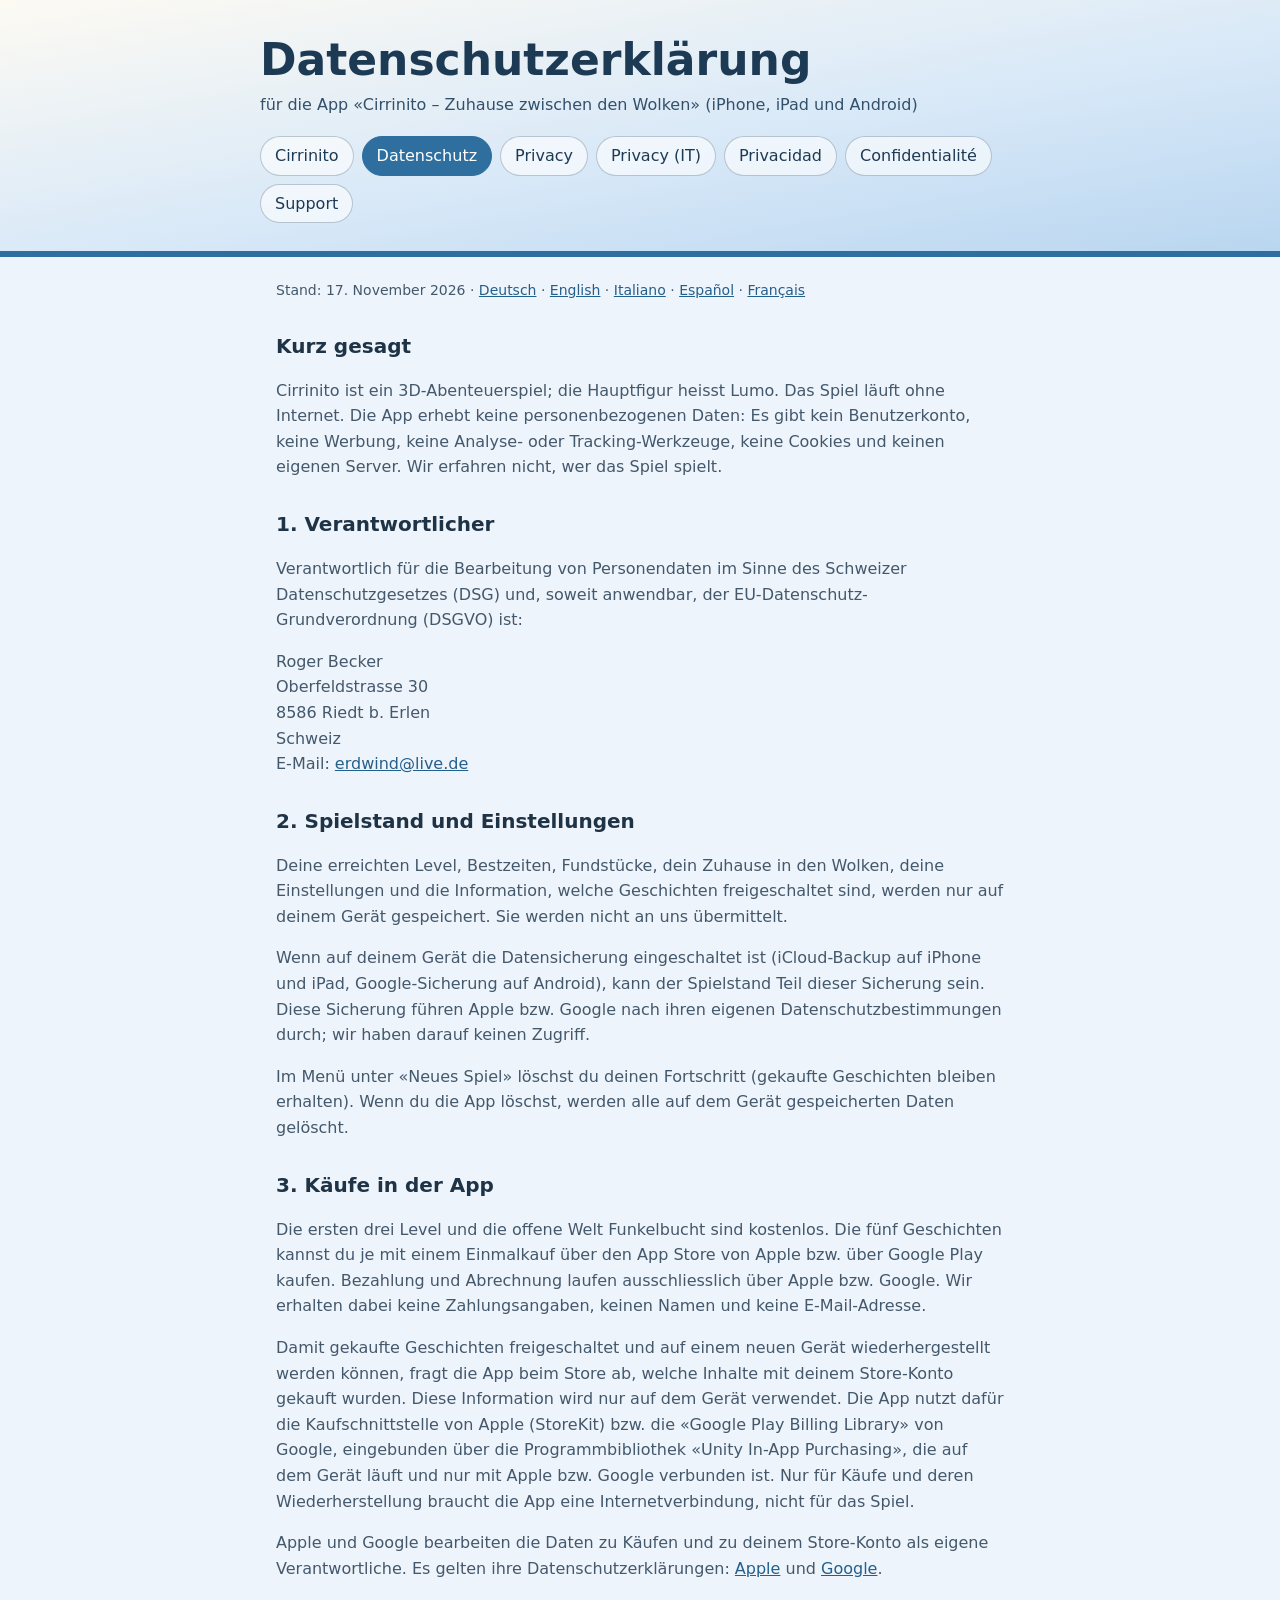
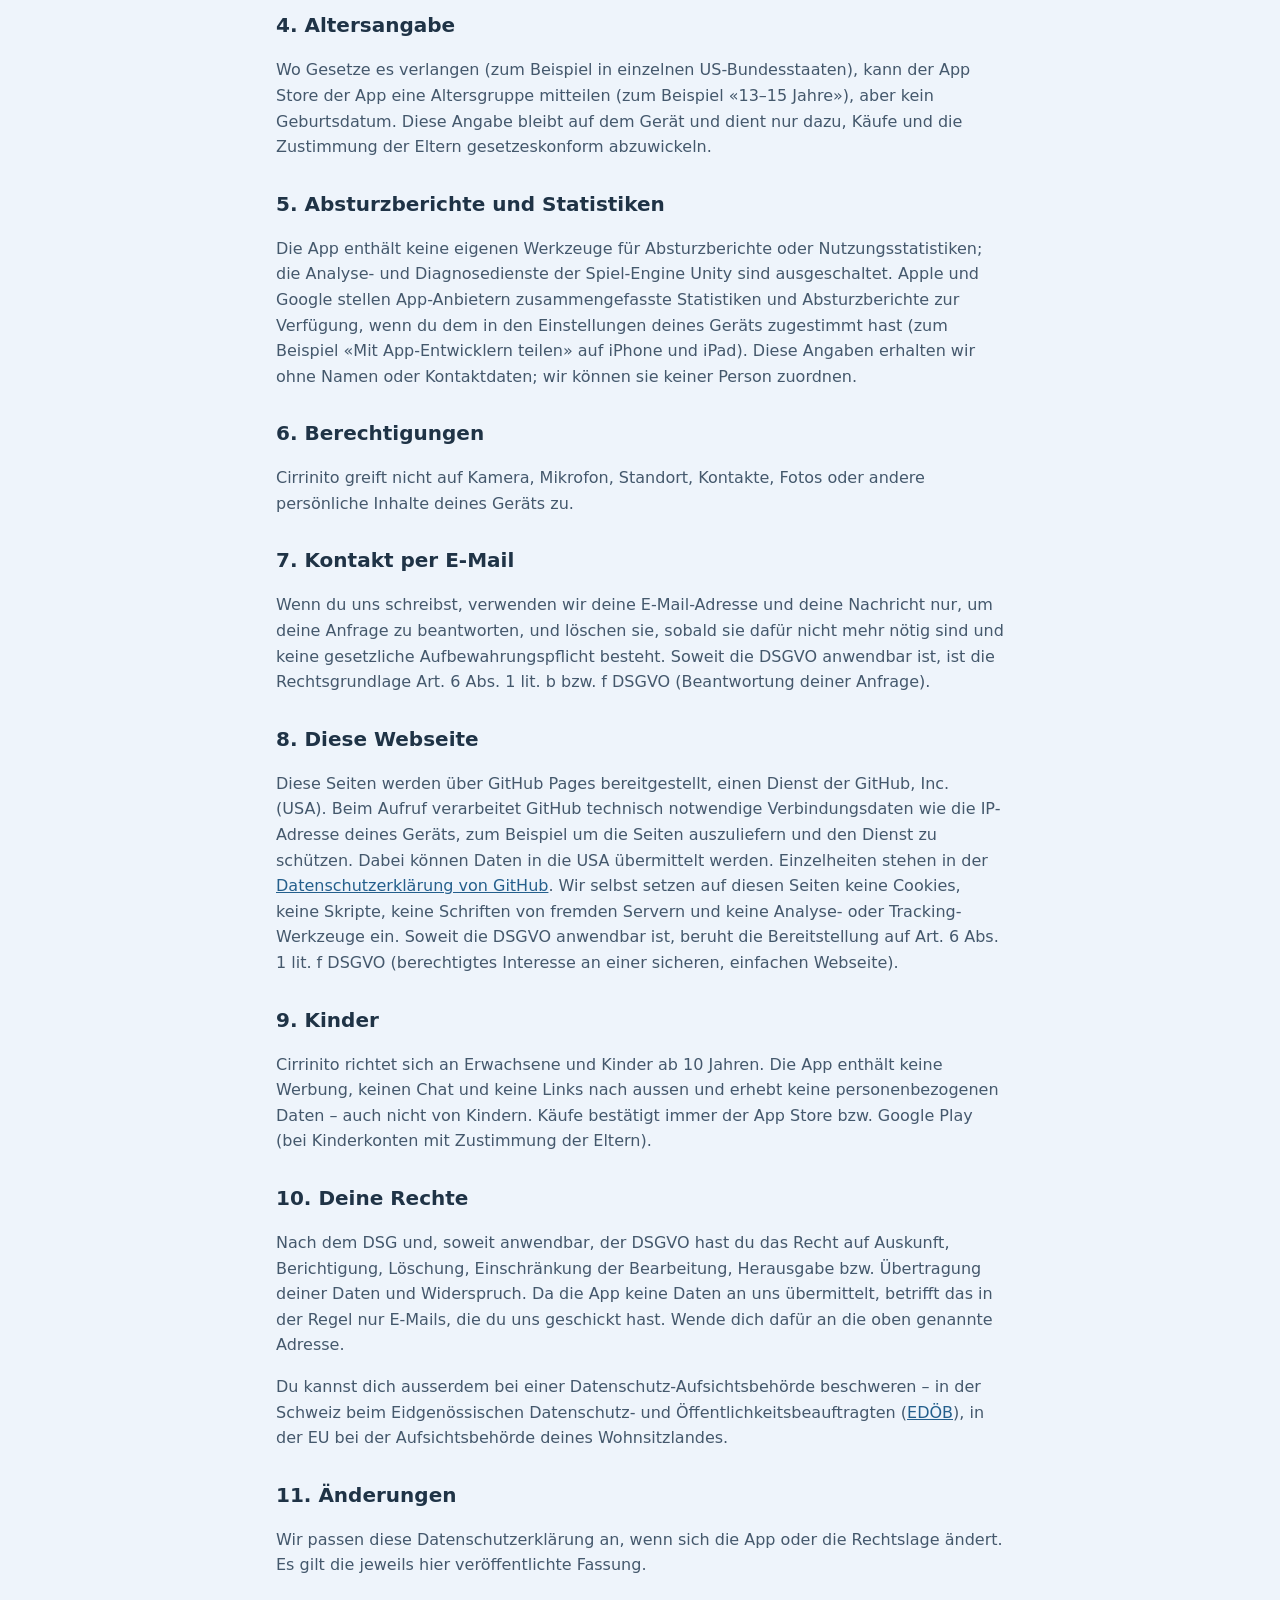
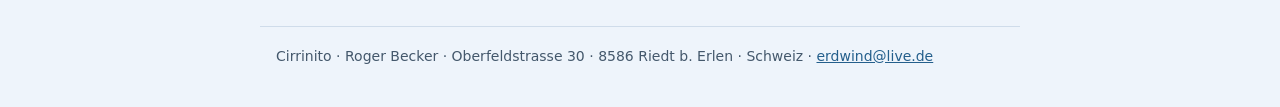
==== datenschutz.html @ 0bcc658b "Datenschutz (de, en, it, es, fr) und Support für Cirrinito" ====
<!doctype html>
<html lang="de">
<head>
<meta charset="utf-8">
<meta name="viewport" content="width=device-width, initial-scale=1">
<title>Datenschutzerklärung – Cirrinito</title>
<meta name="description" content="Datenschutzerklärung – für die App «Cirrinito – Zuhause zwischen den Wolken» (iPhone, iPad und Android)">
<link rel="stylesheet" href="style.css">
</head>
<body>
<header><div class="in"><h1>Datenschutzerklärung</h1><p>für die App «Cirrinito – Zuhause zwischen den Wolken» (iPhone, iPad und Android)</p><nav><a href="index.html">Cirrinito</a><a href="datenschutz.html" aria-current="page">Datenschutz</a><a href="privacy.html">Privacy</a><a href="privacy-it.html">Privacy (IT)</a><a href="privacy-es.html">Privacidad</a><a href="privacy-fr.html">Confidentialité</a><a href="support.html">Support</a></nav></div></header>
<main>
<p class="stand">Stand: 17. November 2026 · <a href="datenschutz.html" hreflang="de">Deutsch</a> · <a href="privacy.html" hreflang="en">English</a> · <a href="privacy-it.html" hreflang="it">Italiano</a> · <a href="privacy-es.html" hreflang="es">Español</a> · <a href="privacy-fr.html" hreflang="fr">Français</a></p>
<h2>Kurz gesagt</h2>
<p>Cirrinito ist ein 3D-Abenteuerspiel; die Hauptfigur heisst Lumo. Das Spiel läuft ohne Internet. Die App erhebt keine personenbezogenen Daten: Es gibt kein Benutzerkonto, keine Werbung, keine Analyse- oder Tracking-Werkzeuge, keine Cookies und keinen eigenen Server. Wir erfahren nicht, wer das Spiel spielt.</p>
<h2>1. Verantwortlicher</h2>
<p>Verantwortlich für die Bearbeitung von Personendaten im Sinne des Schweizer Datenschutzgesetzes (DSG) und, soweit anwendbar, der EU-Datenschutz-Grundverordnung (DSGVO) ist:</p>
<p>Roger Becker<br>Oberfeldstrasse 30<br>8586 Riedt b. Erlen<br>Schweiz<br>E-Mail: <a href="mailto:erdwind@live.de">erdwind@live.de</a></p>
<h2>2. Spielstand und Einstellungen</h2>
<p>Deine erreichten Level, Bestzeiten, Fundstücke, dein Zuhause in den Wolken, deine Einstellungen und die Information, welche Geschichten freigeschaltet sind, werden nur auf deinem Gerät gespeichert. Sie werden nicht an uns übermittelt.</p>
<p>Wenn auf deinem Gerät die Datensicherung eingeschaltet ist (iCloud-Backup auf iPhone und iPad, Google-Sicherung auf Android), kann der Spielstand Teil dieser Sicherung sein. Diese Sicherung führen Apple bzw. Google nach ihren eigenen Datenschutzbestimmungen durch; wir haben darauf keinen Zugriff.</p>
<p>Im Menü unter «Neues Spiel» löschst du deinen Fortschritt (gekaufte Geschichten bleiben erhalten). Wenn du die App löschst, werden alle auf dem Gerät gespeicherten Daten gelöscht.</p>
<h2>3. Käufe in der App</h2>
<p>Die ersten drei Level und die offene Welt Funkelbucht sind kostenlos. Die fünf Geschichten kannst du je mit einem Einmalkauf über den App Store von Apple bzw. über Google Play kaufen. Bezahlung und Abrechnung laufen ausschliesslich über Apple bzw. Google. Wir erhalten dabei keine Zahlungsangaben, keinen Namen und keine E-Mail-Adresse.</p>
<p>Damit gekaufte Geschichten freigeschaltet und auf einem neuen Gerät wiederhergestellt werden können, fragt die App beim Store ab, welche Inhalte mit deinem Store-Konto gekauft wurden. Diese Information wird nur auf dem Gerät verwendet. Die App nutzt dafür die Kaufschnittstelle von Apple (StoreKit) bzw. die «Google Play Billing Library» von Google, eingebunden über die Programmbibliothek «Unity In-App Purchasing», die auf dem Gerät läuft und nur mit Apple bzw. Google verbunden ist. Nur für Käufe und deren Wiederherstellung braucht die App eine Internetverbindung, nicht für das Spiel.</p>
<p>Apple und Google bearbeiten die Daten zu Käufen und zu deinem Store-Konto als eigene Verantwortliche. Es gelten ihre Datenschutzerklärungen: <a href="https://www.apple.com/legal/privacy/">Apple</a> und <a href="https://policies.google.com/privacy">Google</a>.</p>
<h2>4. Altersangabe</h2>
<p>Wo Gesetze es verlangen (zum Beispiel in einzelnen US-Bundesstaaten), kann der App Store der App eine Altersgruppe mitteilen (zum Beispiel «13–15 Jahre»), aber kein Geburtsdatum. Diese Angabe bleibt auf dem Gerät und dient nur dazu, Käufe und die Zustimmung der Eltern gesetzeskonform abzuwickeln.</p>
<h2>5. Absturzberichte und Statistiken</h2>
<p>Die App enthält keine eigenen Werkzeuge für Absturzberichte oder Nutzungsstatistiken; die Analyse- und Diagnosedienste der Spiel-Engine Unity sind ausgeschaltet. Apple und Google stellen App-Anbietern zusammengefasste Statistiken und Absturzberichte zur Verfügung, wenn du dem in den Einstellungen deines Geräts zugestimmt hast (zum Beispiel «Mit App-Entwicklern teilen» auf iPhone und iPad). Diese Angaben erhalten wir ohne Namen oder Kontaktdaten; wir können sie keiner Person zuordnen.</p>
<h2>6. Berechtigungen</h2>
<p>Cirrinito greift nicht auf Kamera, Mikrofon, Standort, Kontakte, Fotos oder andere persönliche Inhalte deines Geräts zu.</p>
<h2>7. Kontakt per E-Mail</h2>
<p>Wenn du uns schreibst, verwenden wir deine E-Mail-Adresse und deine Nachricht nur, um deine Anfrage zu beantworten, und löschen sie, sobald sie dafür nicht mehr nötig sind und keine gesetzliche Aufbewahrungspflicht besteht. Soweit die DSGVO anwendbar ist, ist die Rechtsgrundlage Art. 6 Abs. 1 lit. b bzw. f DSGVO (Beantwortung deiner Anfrage).</p>
<h2>8. Diese Webseite</h2>
<p>Diese Seiten werden über GitHub Pages bereitgestellt, einen Dienst der GitHub, Inc. (USA). Beim Aufruf verarbeitet GitHub technisch notwendige Verbindungsdaten wie die IP-Adresse deines Geräts, zum Beispiel um die Seiten auszuliefern und den Dienst zu schützen. Dabei können Daten in die USA übermittelt werden. Einzelheiten stehen in der <a href="https://docs.github.com/de/site-policy/privacy-policies/github-general-privacy-statement">Datenschutzerklärung von GitHub</a>. Wir selbst setzen auf diesen Seiten keine Cookies, keine Skripte, keine Schriften von fremden Servern und keine Analyse- oder Tracking-Werkzeuge ein. Soweit die DSGVO anwendbar ist, beruht die Bereitstellung auf Art. 6 Abs. 1 lit. f DSGVO (berechtigtes Interesse an einer sicheren, einfachen Webseite).</p>
<h2>9. Kinder</h2>
<p>Cirrinito richtet sich an Erwachsene und Kinder ab 10 Jahren. Die App enthält keine Werbung, keinen Chat und keine Links nach aussen und erhebt keine personenbezogenen Daten – auch nicht von Kindern. Käufe bestätigt immer der App Store bzw. Google Play (bei Kinderkonten mit Zustimmung der Eltern).</p>
<h2>10. Deine Rechte</h2>
<p>Nach dem DSG und, soweit anwendbar, der DSGVO hast du das Recht auf Auskunft, Berichtigung, Löschung, Einschränkung der Bearbeitung, Herausgabe bzw. Übertragung deiner Daten und Widerspruch. Da die App keine Daten an uns übermittelt, betrifft das in der Regel nur E-Mails, die du uns geschickt hast. Wende dich dafür an die oben genannte Adresse.</p>
<p>Du kannst dich ausserdem bei einer Datenschutz-Aufsichtsbehörde beschweren – in der Schweiz beim Eidgenössischen Datenschutz- und Öffentlichkeitsbeauftragten (<a href="https://www.edoeb.admin.ch">EDÖB</a>), in der EU bei der Aufsichtsbehörde deines Wohnsitzlandes.</p>
<h2>11. Änderungen</h2>
<p>Wir passen diese Datenschutzerklärung an, wenn sich die App oder die Rechtslage ändert. Es gilt die jeweils hier veröffentlichte Fassung.</p>
</main>
<footer>Cirrinito · Roger Becker · Oberfeldstrasse 30 · 8586 Riedt b. Erlen · Schweiz · <a href="mailto:erdwind@live.de">erdwind@live.de</a></footer>
</body>
</html>
---- style.css ----
/* Cirrinito – gemeinsames Stylesheet der Webseiten (Datenschutz, Support).
   Nur Systemschriften, keine externen Dateien, keine Skripte, keine Cookies. */
:root {
  --bg: #eef4fb; --card: #ffffff; --ink: #1f3346; --soft: #44586c; --line: #cfdcea;
  --head: #d9e9f8; --accent: #2f6f9f; --link: #245f8c; --dark: #1d3a55;
}
@media (prefers-color-scheme: dark) {
  :root { --bg: #111c27; --card: #172532; --ink: #e8f0f8; --soft: #b9c9d9; --line: #2a3b4c; --link: #8cc4ef; }
}
* { box-sizing: border-box; }
html { -webkit-text-size-adjust: 100%; }
body { margin: 0; background: var(--bg); color: var(--ink);
  font: 16px/1.6 ui-rounded, "SF Pro Rounded", system-ui, -apple-system, "Segoe UI", Roboto, sans-serif; }
header { background: linear-gradient(170deg, #fdfaf3 0%, var(--head) 55%, #b9d6f0 100%); color: var(--dark);
  border-bottom: 6px solid var(--accent); padding: 36px 16px 28px; }
header .in, main, footer { max-width: 760px; margin: 0 auto; }
header h1 { margin: 0; font-size: clamp(30px, 7vw, 44px); line-height: 1.1; }
header p { margin: 8px 0 0; color: #33506b; }
nav { display: flex; flex-wrap: wrap; gap: 8px; margin-top: 18px; }
nav a { color: var(--dark); text-decoration: none; background: #ffffff99; border: 1px solid #1d3a5544;
  border-radius: 999px; padding: 6px 14px; }
nav a:hover { background: #ffffff; }
nav a[aria-current] { background: var(--accent); border-color: var(--accent); color: #ffffff; }
main { padding: 8px 16px 32px; }
h2 { font-size: 20px; margin: 28px 0 6px; color: var(--ink); }
p, li { color: var(--soft); }
a { color: var(--link); }
.stand { font-size: 14px; }
.lang { font-size: 13px; text-transform: uppercase; letter-spacing: .08em; color: var(--accent); margin: 28px 0 0; font-weight: 600; }
footer { padding: 18px 16px 40px; font-size: 14px; color: var(--soft); border-top: 1px solid var(--line); }
@media (prefers-color-scheme: dark) { .lang { color: #8cc4ef; } }
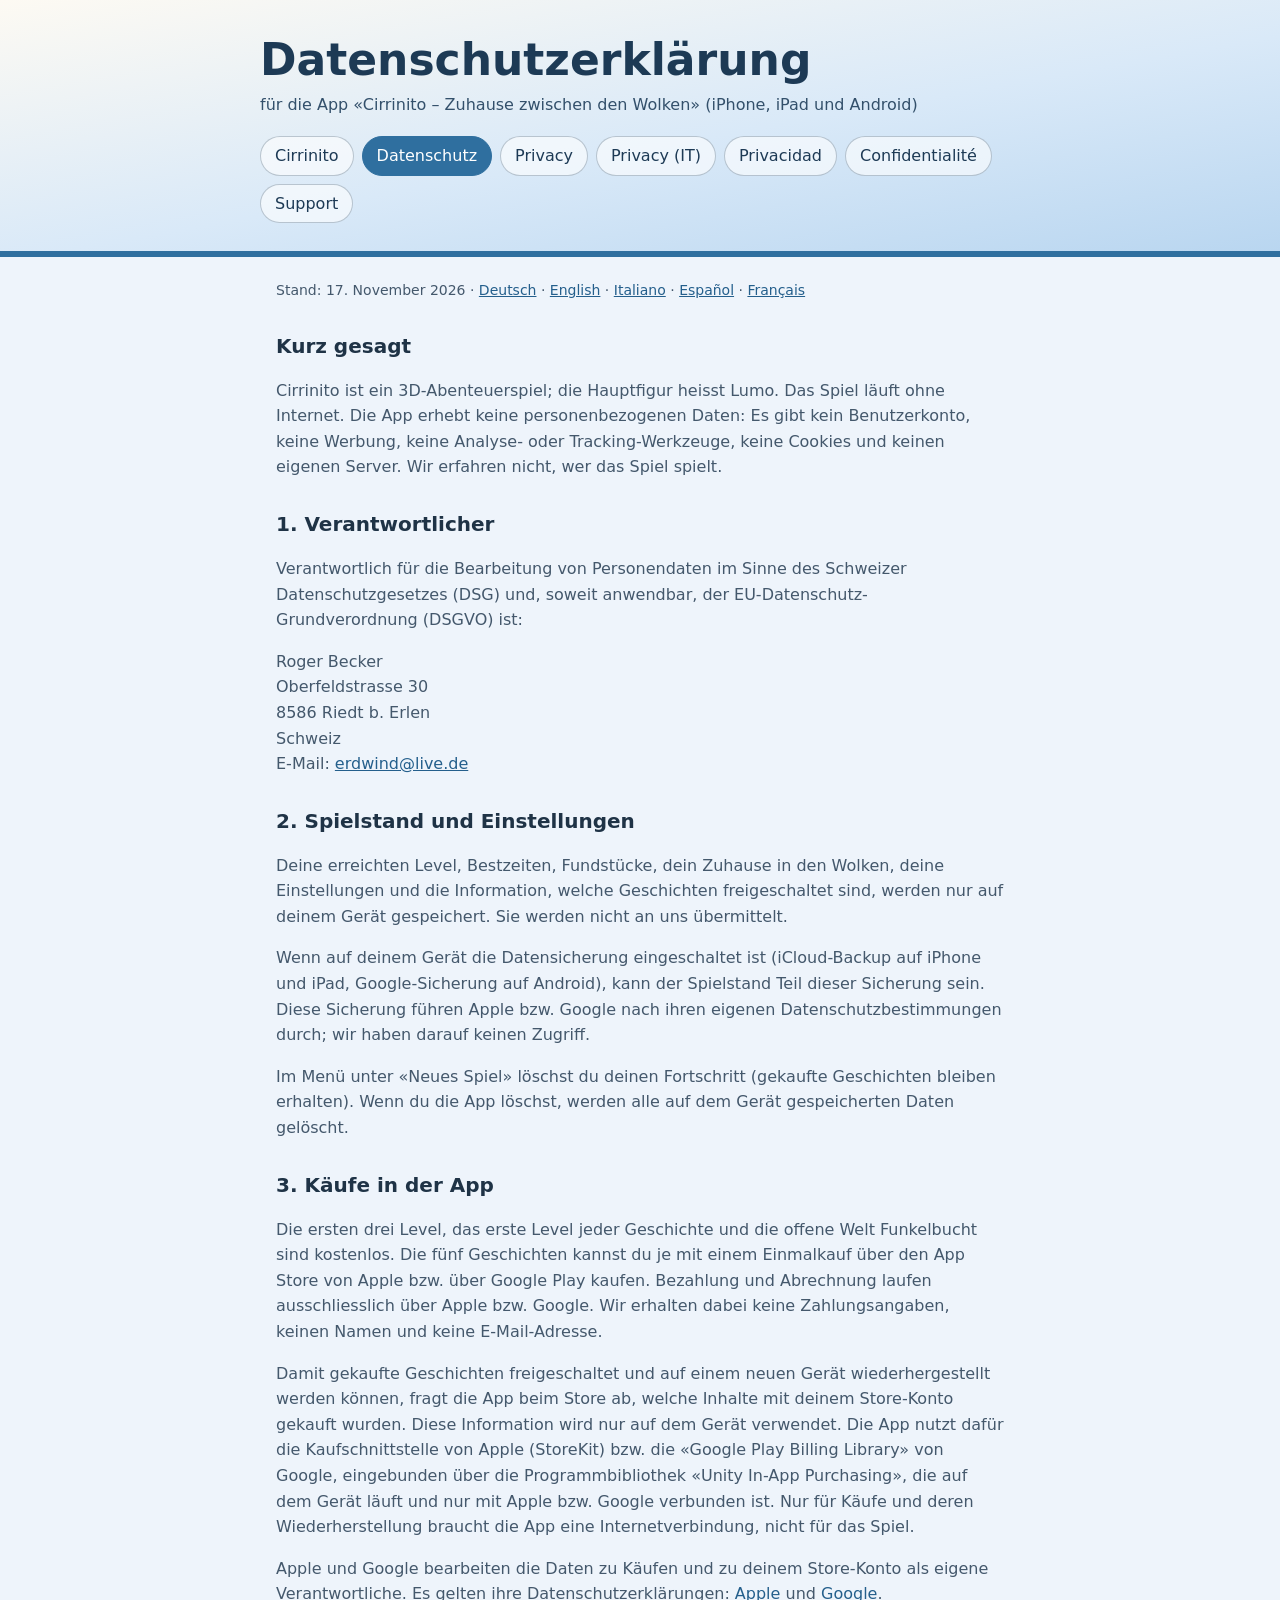
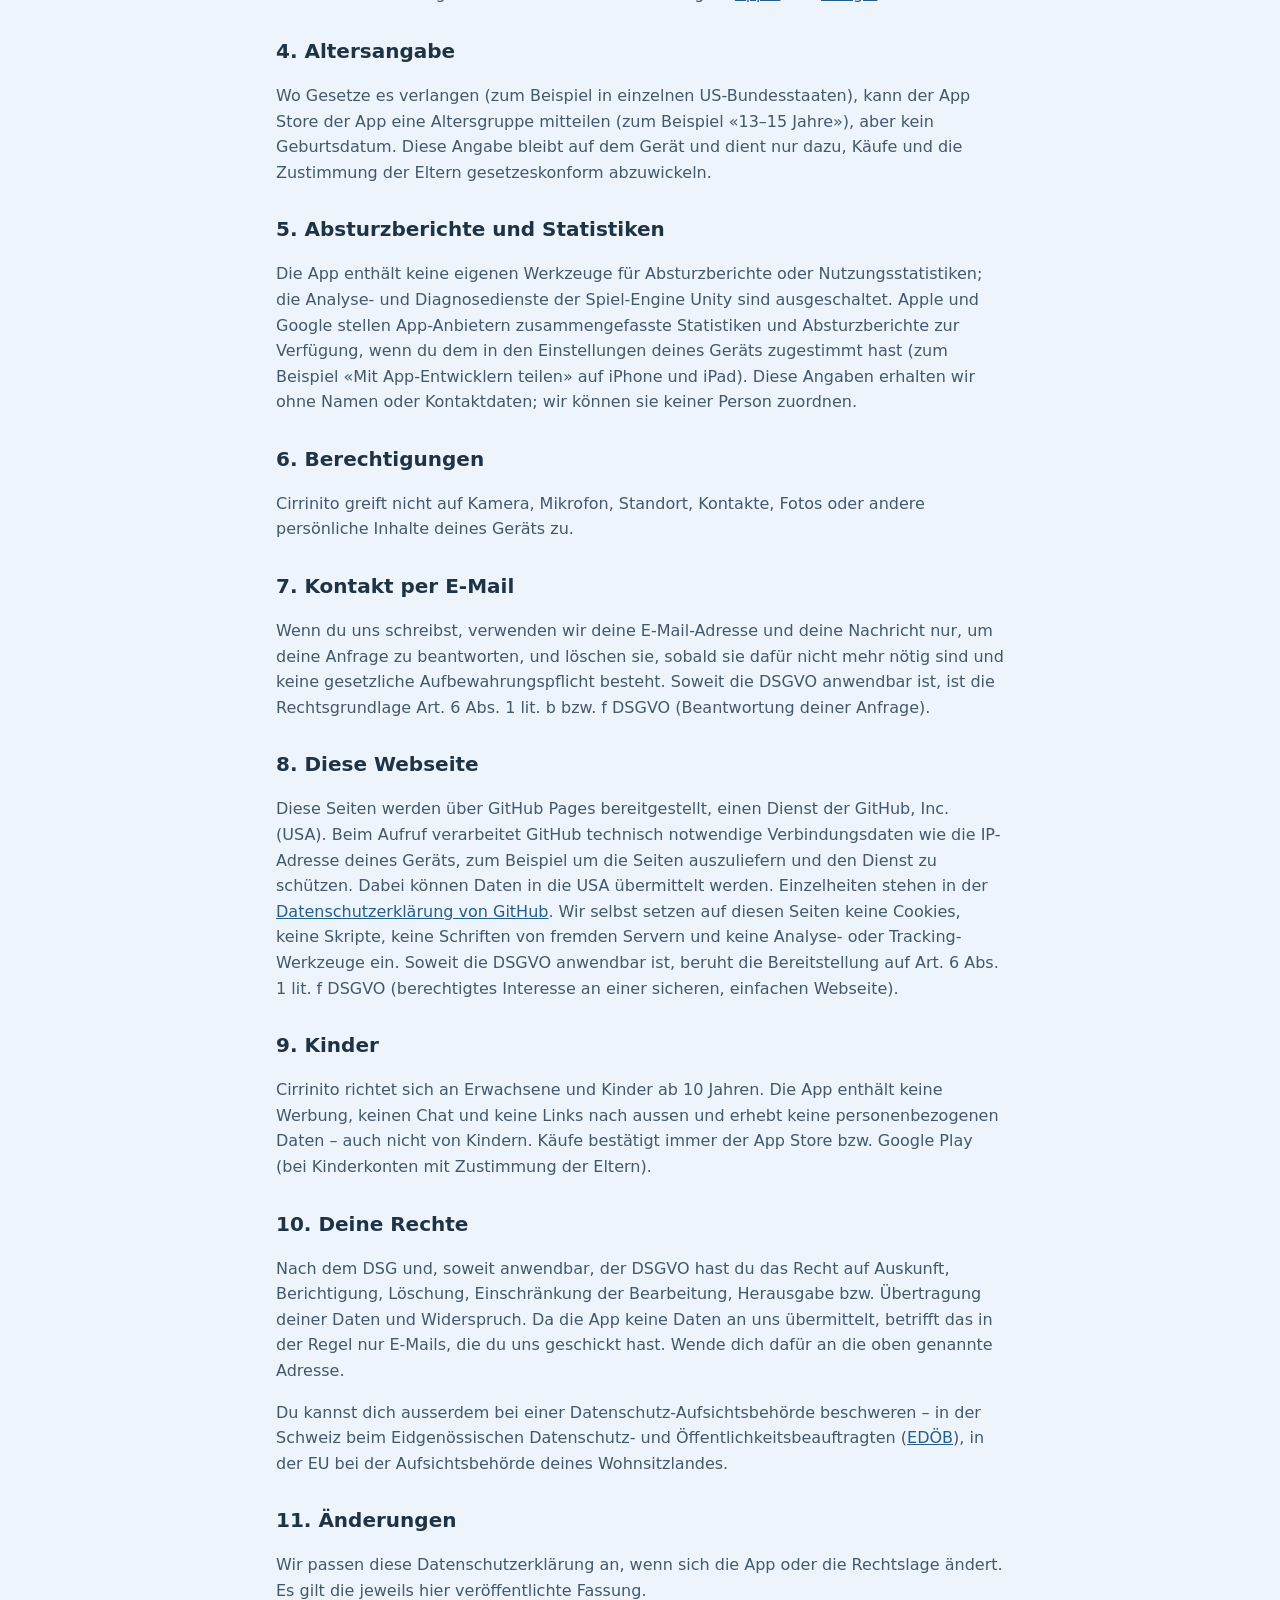
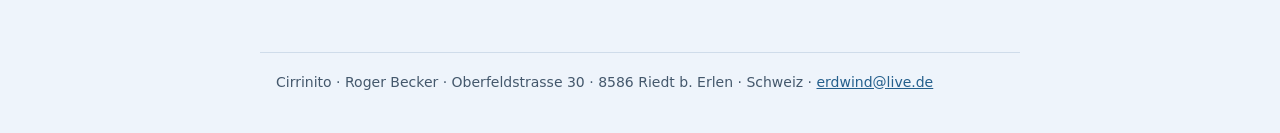
==== commit e678d08c: "Datenschutz und Seiten: erstes Level jeder Geschichte kostenlos, Name Cirrinito (0.20)" ====
--- a/datenschutz.html
+++ b/datenschutz.html
@@ -21,7 +21,7 @@
 <p>Wenn auf deinem Gerät die Datensicherung eingeschaltet ist (iCloud-Backup auf iPhone und iPad, Google-Sicherung auf Android), kann der Spielstand Teil dieser Sicherung sein. Diese Sicherung führen Apple bzw. Google nach ihren eigenen Datenschutzbestimmungen durch; wir haben darauf keinen Zugriff.</p>
 <p>Im Menü unter «Neues Spiel» löschst du deinen Fortschritt (gekaufte Geschichten bleiben erhalten). Wenn du die App löschst, werden alle auf dem Gerät gespeicherten Daten gelöscht.</p>
 <h2>3. Käufe in der App</h2>
-<p>Die ersten drei Level und die offene Welt Funkelbucht sind kostenlos. Die fünf Geschichten kannst du je mit einem Einmalkauf über den App Store von Apple bzw. über Google Play kaufen. Bezahlung und Abrechnung laufen ausschliesslich über Apple bzw. Google. Wir erhalten dabei keine Zahlungsangaben, keinen Namen und keine E-Mail-Adresse.</p>
+<p>Die ersten drei Level, das erste Level jeder Geschichte und die offene Welt Funkelbucht sind kostenlos. Die fünf Geschichten kannst du je mit einem Einmalkauf über den App Store von Apple bzw. über Google Play kaufen. Bezahlung und Abrechnung laufen ausschliesslich über Apple bzw. Google. Wir erhalten dabei keine Zahlungsangaben, keinen Namen und keine E-Mail-Adresse.</p>
 <p>Damit gekaufte Geschichten freigeschaltet und auf einem neuen Gerät wiederhergestellt werden können, fragt die App beim Store ab, welche Inhalte mit deinem Store-Konto gekauft wurden. Diese Information wird nur auf dem Gerät verwendet. Die App nutzt dafür die Kaufschnittstelle von Apple (StoreKit) bzw. die «Google Play Billing Library» von Google, eingebunden über die Programmbibliothek «Unity In-App Purchasing», die auf dem Gerät läuft und nur mit Apple bzw. Google verbunden ist. Nur für Käufe und deren Wiederherstellung braucht die App eine Internetverbindung, nicht für das Spiel.</p>
 <p>Apple und Google bearbeiten die Daten zu Käufen und zu deinem Store-Konto als eigene Verantwortliche. Es gelten ihre Datenschutzerklärungen: <a href="https://www.apple.com/legal/privacy/">Apple</a> und <a href="https://policies.google.com/privacy">Google</a>.</p>
 <h2>4. Altersangabe</h2>
